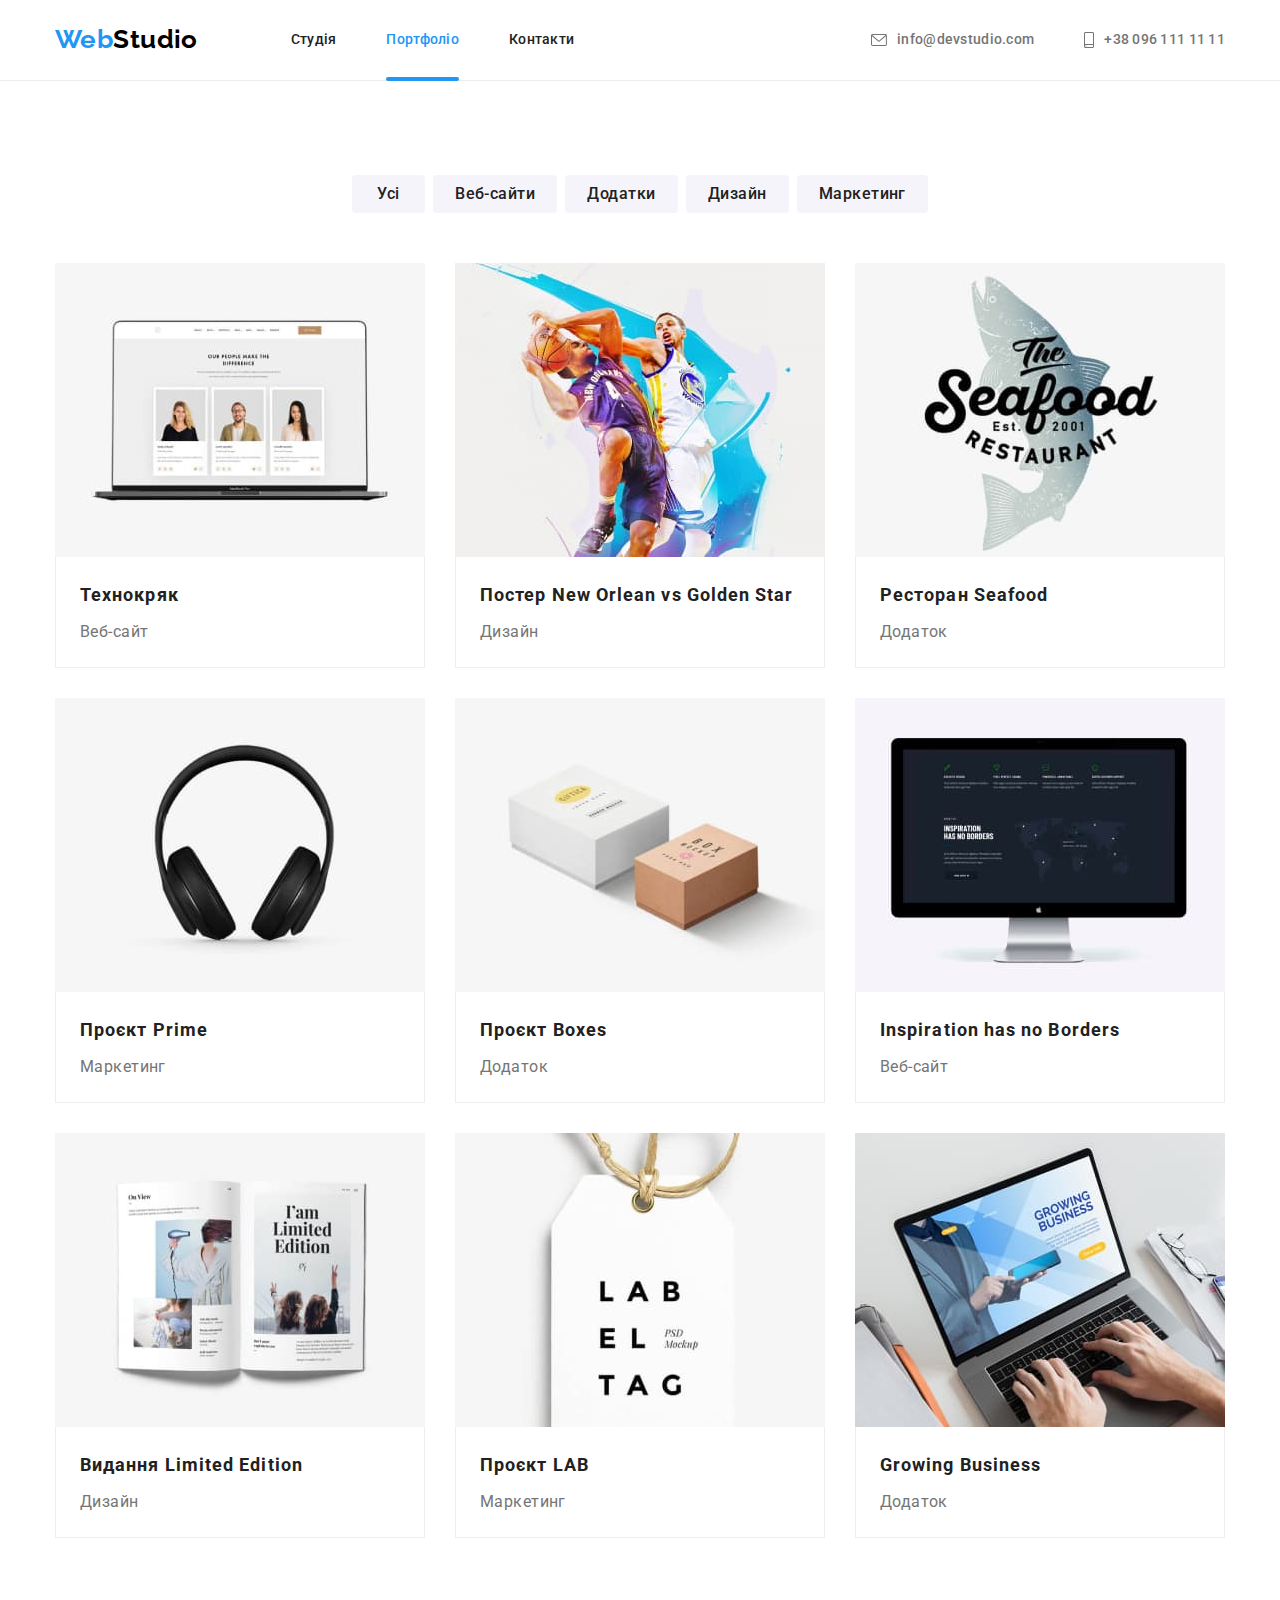
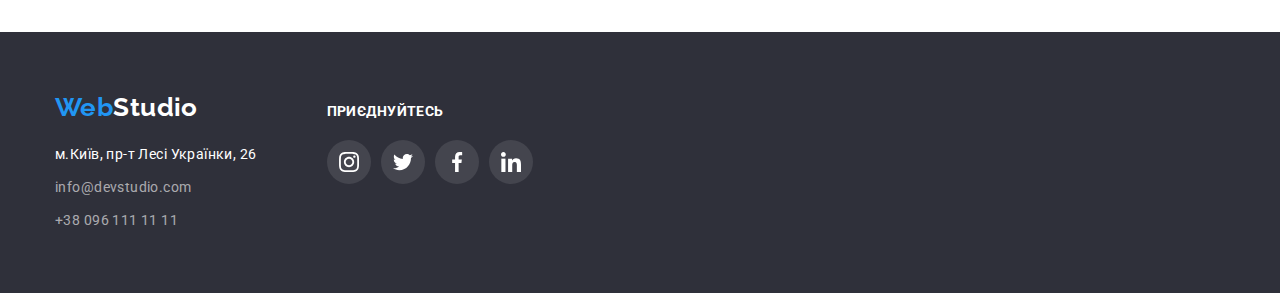
==== portfolio.html @ d45985da "Clon" ====
<!DOCTYPE html>
<html lang="uk">

<head>
  <meta charset="UTF-8">
  <meta http-equiv="X-UA-Compatible" content="IE=edge">
  <meta name="viewport" content="width=device-width, initial-scale=1.0">
  <title>Портфоліо</title>
  <link rel="preconnect" href="https://fonts.googleapis.com">
  <link rel="preconnect" href="https://fonts.gstatic.com" crossorigin>
  <link href="https://fonts.googleapis.com/css2?family=Raleway:wght@700&family=Roboto:wght@400;500;700;900&display=swap"
    rel="stylesheet">
  <link rel="stylesheet" href="https://cdnjs.cloudflare.com/ajax/libs/modern-normalize/1.1.0/modern-normalize.min.css">
  <link rel="stylesheet" href="css/styles.css">
</head>

<body>
  <!--Шапка сайта-->
  <header class="header">
    <div class="container header-container">
      <!-- Навигация на другие страницы -->
      <nav class="header-nav">
        <a class="header-logo link" lang="en" href="./index.html">Web<span class="header-logo-text">Studio</span></a>
        <ul class="header-nav-items list">
          <li class="header-nav-item"><a class="header-nav-link link" href="./index.html">Студія</a>
          </li>
          <li class="header-nav-item"><a class="header-nav-link link current" href="./portfolio.html">Портфоліо</a>
          </li>
          <li class="header-nav-item"><a class="header-nav-link link" href="#">Контакти</a></li>
        </ul>
      </nav>
      <!-- Контакты -->
      <ul class="heder-contact-items list">
        <li class="header-contact-item"><a class="header-contact-link link " href="mailto:info@devstudio.com"
            aria-label="Надіслати Email" title="Надіслати Email">
            <svg class="header-svg-envelope">
              <use href="./images/symbol-defs.svg#icon-envelope"></use>
            </svg>
            info@devstudio.com</a>
        </li>
        <li class="header-contact-item"><a class="header-contact-link link" href="tel:+380961111111"
            aria-label="Подзвонити" title="Подзвонити">
            <svg class="header-svg-smartphone">
              <use href="./images/symbol-defs.svg#icon-smartphone"></use>
            </svg>
            +38 096 111 11 11</a>
        </li>
      </ul>
    </div>
  </header>
  <!-- Уникальный контент страницы -->
  <main>
    <!-- Секция портфолио -->
    <section class="section portfolio">
      <div class="container">
        <h1 class="visually-hidden">Портфоліо</h1>
        <!-- Фильтр на странице портфолио -->
        <ul class="filter-items list">
          <li class="filter-item"><button class="filter-button" type="button">Усі</button></li>
          <li class="filter-item"><button class="filter-button" type="button">Веб-сайти</button></li>
          <li class="filter-item"><button class="filter-button" type="button">Додатки</button></li>
          <li class="filter-item"><button class="filter-button" type="button">Дизайн</button></li>
          <li class="filter-item"><button class="filter-button" type="button">Маркетинг</button></li>
        </ul>
        <!-- Готовые проекты -->
        <ul class="cards-items list">
          <li class="card-item">
            <a class="card-link link" href="#">
              <div class="card-link-overlay">
              <img class="card-image" src="./images/technocrat.jpg" alt="Ноутбук з картками">
              <p class="card-link-text">Ресурс пропонує комплексні пропозиції з різним рівнем
                функціоналу та сервісів. Все це дозволить відвідувачу отримати
                вичерпні відомості про компанію чи приватну особу.</p>
              </div>
              <div class="card-content">
                <h2 class="card-subtitle">Технокряк</h2>
                <p class="card-text">Веб-сайт</p>
              </div>
            </a>
          </li>

          <li class="card-item">
            <a class="card-link link" href="#">
              <div class="card-link-overlay">
              <img class="card-image" src="./images/new_orleans_poster.jpg" alt="Два баскетболісти у стрибку">
              <p class="card-link-text">Ресурс пропонує комплексні пропозиції з різним рівнем
                функціоналу та сервісів. Все це дозволить відвідувачу отримати
                вичерпні відомості про компанію чи приватну особу.</p>
              </div>
              <div class="card-content">
                <h2 class="card-subtitle">Постер New Orlean vs Golden Star</h2>
                <p class="card-text">Дизайн</p>
              </div>
            </a>
          </li>

          <li class="card-item">
            <a class="card-link link" href="#">
              <div class="card-link-overlay">
              <img class="card-image" src="./images/siafood_restaurant.jpg" alt="Логотип ресторану">
              <p class="card-link-text">Ресурс пропонує комплексні пропозиції з різним рівнем
                функціоналу та сервісів. Все це дозволить відвідувачу отримати
                вичерпні відомості про компанію чи приватну особу.</p>
              </div>
              <div class="card-content">
                <h2 class="card-subtitle">Ресторан Seafood</h2>
                <p class="card-text">Додаток</p>
              </div>
            </a>
          </li>

          <li class="card-item">
            <a class="card-link link" href="#">
              <div class="card-link-overlay">
              <img class="card-image" src="./images/project_prime.jpg" alt="Великі навушники">
              <p class="card-link-text">Ресурс пропонує комплексні пропозиції з різним рівнем
                функціоналу та сервісів. Все це дозволить відвідувачу отримати
                вичерпні відомості про компанію чи приватну особу.</p>
              </div>
              <div class="card-content">
                <h2 class="card-subtitle">Проєкт Prime</h2>
                <p class="card-text">Маркетинг</p>
              </div>
            </a>
          </li>

          <li class="card-item">
            <a class="card-link link" href="#">
              <div class="card-link-overlay">
              <img class="card-image" src="./images/boxing_project.jpg" alt="Дві коробки">
              <p class="card-link-text">Ресурс пропонує комплексні пропозиції з різним рівнем
                функціоналу та сервісів. Все це дозволить відвідувачу отримати
                вичерпні відомості про компанію чи приватну особу.</p>
              </div>
              <div class="card-content">
                <h2 class="card-subtitle">Проєкт Boxes</h2>
                <p class="card-text">Додаток</p>
              </div>
            </a>
          </li>

          <li class="card-item">
            <a class="card-link link" href="#">
              <div class="card-link-overlay">
              <img class="card-image" src="./images/inspiration_has.jpg" alt="Дизайн сайту на моніторі комп'ютера">
              <p class="card-link-text">Ресурс пропонує комплексні пропозиції з різним рівнем
                функціоналу та сервісів. Все це дозволить відвідувачу отримати
                вичерпні відомості про компанію чи приватну особу.</p>
              </div>
              <div class="card-content">
                <h2 class="card-subtitle">Inspiration has no Borders</h2>
                <p class="card-text">Веб-сайт</p>
              </div>
            </a>
          </li>

          <li class="card-item">
            <a class="card-link link" href="#">
              <div class="card-link-overlay">
              <img class="card-image" src="./images/limited_edition.jpg" alt="Відкрита книга з ілюстраціями">
              <p class="card-link-text">Ресурс пропонує комплексні пропозиції з різним рівнем
                функціоналу та сервісів. Все це дозволить відвідувачу отримати
                вичерпні відомості про компанію чи приватну особу.</p>
              </div>
              <div class="card-content">
                <h2 class="card-subtitle">Видання Limited Edition</h2>
                <p class="card-text">Дизайн</p>
              </div>
            </a>
          </li>

          <li class="card-item">
            <a class="card-link link" href="#">
              <div class="card-link-overlay">
              <img class="card-image" src="./images/project_lab.jpg" alt="Бірка з логотипом компанії">
              <p class="card-link-text">Ресурс пропонує комплексні пропозиції з різним рівнем
                функціоналу та сервісів. Все це дозволить відвідувачу отримати
                вичерпні відомості про компанію чи приватну особу.</p>
              </div>
              <div class="card-content">
                <h2 class="card-subtitle">Проєкт LAB</h2>
                <p class="card-text">Маркетинг</p>
              </div>
            </a>
          </li>

          <li class="card-item">
            <a class="card-link link" href="#">
              <div class="card-link-overlay">
              <img class="card-image" src="./images/growing_business.jpg" alt="Людина набирає текст на ноутбуці">
              <p class="card-link-text">Ресурс пропонує комплексні пропозиції з різним рівнем
                функціоналу та сервісів. Все це дозволить відвідувачу отримати
                вичерпні відомості про компанію чи приватну особу.</p>
              </div>
              <div class="card-content">
                <h2 class="card-subtitle">Growing Business</h2>
                <p class="card-text">Додаток</p>
              </div>
            </a>
          </li>
        </ul>
      </div>
    </section>
  </main>
  <!-- Подвал сайта-->
  <footer class="footer">
    <div class="container">
      <div class="footer-items-flex">
        <div class="footer-item-flex"><a class="footer-logo link" lang="en" href="./index.html">Web<span
              class="footer-logo-text">Studio</span></a>
          <!-- Адрес компании -->
          <address class="footer-address">
            <ul class="footer-address-items list">
              <li class="address-item">
                <a class="address-link footer-address-contact link" href="https://goo.gl/maps/CPtrU1FHBa2aNyZL9" target="_blank"
                  rel="noopener noreferrer nofollow">
                  м.Київ, пр-т Лесі
                  Українки, 26</a></li>
              <li class="address-item"><a class="address-link link"
                  href="mailto:info@devstudio.com">info@devstudio.com</a>
              </li>
              <li class="address-item"><a class="address-link link" href="tel:+380961111111">+38 096 111
                  11 11</a>
              </li>
            </ul>
          </address>
        </div>
        <div class="footer-item-flex">
          <h2 class="footer-social-subtitle">приєднуйтесь</h2>
          <ul class="footer-social-items list ">
            <li class="footer-social-item">
              <a class="footer-social-link link" href="#" target="_blank" aria-label="Логотип Instagram"
                title="Підписуйтесь у Instagram">
                <svg class="footer-social-svg">
                  <use href="./images/symbol-defs.svg#icon-instagram"></use>
                </svg>
              </a>
            </li>
            <li class="footer-social-item">
              <a class="footer-social-link link" href="#" target="_blank" aria-label="Логотип Twitter"
                title="Підписуйтесь у Twitter">
                <svg class="footer-social-svg">
                  <use href="./images/symbol-defs.svg#icon-twitter"></use>
                </svg>
              </a>
            </li>
            <li class="footer-social-item">
              <a class="footer-social-link link" href="#" target="_blank" aria-label="Логотип Facebook"
                title="Підписуйтесь у Facebook">
                <svg class="footer-social-svg">
                  <use href="./images/symbol-defs.svg#icon-facebook"></use>
                </svg>
              </a>
            </li>
            <li class="footer-social-item">
              <a class="footer-social-link link" href="#" target="_blank" aria-label="Логотип Linkedin"
                title="Підписуйтесь у Linkedin">
                <svg class="footer-social-svg">
                  <use href="./images/symbol-defs.svg#icon-linkedin"></use>
                </svg>
              </a>
            </li>
          </ul>
        </div>
      </div>

    </div>

  </footer>
</body>

</html>
---- css/styles.css ----
/* General styles */
:root {
  --primary-text-color: #212121;
  --secondary-text-color: #757575;
  --primary-white-color: #ffffff;
  --secondary-black-color: #000000;
  --accent-color: #2196F3;
  --button-active-color: #188CE8;
  --footer-bg-color: #2F303A;
  --footer-contact-color: rgba(255, 255, 255, 0.6);
  --secondary-bg-color: #F5F4FA;
  --header-line-color: #ECECEC;
  --bottom-border-card: #EEEEEE;
  --social-team-color: #AFB1B8;
  --hero-overlay-color: #C4C4C4;
  --main-font: 'Roboto', sans-serif;
  --secondary-font: 'Raleway', sans-serif;
  --card-set-gap: 30px;
  --social-item-gap: 10px;
  --color-text-what-we-do: rgba(255, 255, 255, 1);
  --work-subtitle-color: rgba(47, 48, 58, 0.8);
}

body {
  background-color: var(--primary-white-color);
  color: var(--primary-text-color);
  font-family: var(--main-font);

  font-size: 14px;
  letter-spacing: 0.03em;
  line-height: 1.14;
}

/* убираем точки списков */

.list {
  list-style: none;
}

/* убираем подчеркивание ссылок */

.link {
  text-decoration: none;
}

/* делаем активную страницу */

.header-nav-link.link.current {
  color: var(--accent-color);
}

/* скрываем заголовки h1 и h2 на странице*/

.visually-hidden {
  position: absolute;
  white-space: nowrap;
  width: 1px;
  height: 1px;
  overflow: hidden;
  border: 0;
  padding: 0;
  clip: rect(0 0 0 0);
  clip-path: inset(50%);
  margin: -1px;
}

/* глобальный сброс margin, padding */

h1,
h2,
h3,
h4,
h5,
h6,
p,
ul,
a,
img,
button {
  margin: 0;
  padding: 0;
}

img {
  display: block;
  max-width: 100%;
  height: auto;
}

a {
  display: inline-block;
}

/* общий класс .container для центрирования и ограничения контента по ширине */

.container {
  max-width: 1200px;
  padding-left: 15px;
  padding-right: 15px;
  margin-left: auto;
  margin-right: auto;
}

.section {
  padding-top: 94px;
  padding-bottom: 94px;
}

.section.work {
  padding-top: 0;
}

/* ----------------------Header---------------------------- */

.header {
  border-bottom: 1px solid var(--header-line-color);
}

.container.header-container {
  display: flex;
  align-items: center;
}

.header-nav {
  display: flex;
  align-items: center;
}

.header-nav-items {
  display: flex;
  margin-left: 93px;
}

.header-nav-item:not(:last-child) {
  margin-right: 50px;
}

.header-nav-item .header-nav-link  {
  position: relative;
  display: block;
  padding-top: 32px;
  padding-bottom: 32px;
  font-weight: 500;
  letter-spacing: 0.02em;
  color: inherit;
  transition: color 250ms cubic-bezier(0.4, 0, 0.2, 1);
}

.header-nav-item .header-nav-link:hover,
.header-nav-item .header-nav-link:focus {
  color: var(--accent-color);
}

.header-nav-item .header-nav-link.current::after {
  position: absolute;
  display: block;
  content: '';
  bottom: -1px;
  left: 0;
  width: 100%;
  height: 4px;
  border-radius: 2px;
  background-color: var(--accent-color);
}

.heder-contact-items.list {
  display: flex;
  margin-left: auto;
}

.heder-contact-items .header-contact-item+.header-contact-item {
  margin-left: 50px;
}

.header-logo,
.footer-logo {
  font-family: var(--secondary-font);
  font-weight: 700;
  font-size: 26px;
  line-height: 1.2;
  color: var(--accent-color);

}

.header-logo {
  padding-top: 24px;
  padding-bottom: 25px;
}

.header-logo-text {
  color: var(--secondary-black-color);
}

.header-nav-item .header-nav-link {
  font-weight: 500;
  letter-spacing: 0.02em;
  color: inherit;
}

.header-contact-link:hover,
.header-contact-link:focus {
  color: var(--accent-color);
}

.header-contact-link {
  display: inline-flex;
  align-items: center;
  font-weight: 500;
  letter-spacing: 0.02em;
  color: var(--secondary-text-color);
  padding-top: 32px;
  padding-bottom: 32px;
  transition: color 250ms cubic-bezier(0.4, 0, 0.2, 1);
}

.header-svg-envelope {
  margin-right: 10px;
  width: 16px;
  height: 12px;
  fill: currentColor;
}

.header-svg-smartphone {
  margin-right: 10px;
  width: 10px;
  height: 16px;
  fill: currentColor;
}


/* ----------------------------Section hero--------------------------- */

.hero {
  padding-top: 200px;
  padding-bottom: 200px;
  text-align: center;
  background-color: var(--hero-overlay-color);
  color: var(--primary-white-color);

  max-width: 1600px;
  margin-left: auto;
  margin-right: auto;

  background-image: linear-gradient(to right, rgba(47, 48, 58, 0.4), rgba(47, 48, 58, 0.4)), url(../images/hero.jpg);
  background-repeat: no-repeat;
  background-position: center;
  background-size: cover;
}

.hero-title {
  margin-bottom: 30px;
  margin-left: auto;
  margin-right: auto;
  max-width: 696px;
  font-weight: 900;
  font-size: 44px;
  line-height: 1.36;
  letter-spacing: 0.06em;
  text-transform: uppercase;
}

.hero-btn {
  display: inline-block;
  font-family: inherit;
  border-radius: 4px;
  cursor: pointer;
  background-color: var(--accent-color);
  box-shadow: 0px 4px 4px rgba(0, 0, 0, 0.15);
  min-width: 216px;
  padding-left: 32px;
  padding-right: 32px;
  padding-top: 10px;
  padding-bottom: 10px;
  border: transparent;
}

.hero-btn:hover,
.hero-btn:focus {
  background: var(--button-active-color);
  box-shadow: 0px 4px 4px rgba(0, 0, 0, 0.15);
  border-radius: 4px;
  cursor: pointer;
}

.hero-btn.hero-btn-text {
  font-weight: 700;
  font-size: 16px;
  line-height: 1.88;
  letter-spacing: 0.06em;
  color: var(--primary-white-color);
}

/* -----------------------Section scills---------------------------- */

.scills-items {
  display: flex;
  gap: var(--card-set-gap);
}

.scills-item {
  flex-basis: calc((100% - 3 * var(--card-set-gap)) / 4);
}

.scills-subtitle {
  margin-bottom: 10px;
  font-weight: 700;
  text-transform: uppercase;
  font-size: 14px;
}

.scills-text {
  color: var(--secondary-text-color);
  line-height: 1.71;
}

.scills-icons {
  display: flex;
  height: 120px;
  align-items: center;
  justify-content: center;
  margin-bottom: 30px;
  background-color: var(--secondary-bg-color);
}

.scills-svg {
  width: 70px;
  height: 70px;
}

/* --------------------------Section work--------------------------------- */

.work-title,
.team-title,
.clients-title {
  font-weight: 700;
  font-size: 36px;
  line-height: 1.17;
  text-align: center;
  margin-bottom: 50px;
}

.work-items,
.team-items {
  display: flex;
  margin-left: calc(-1 * var(--card-set-gap));
}

.work-item {
  position: relative;
  flex-basis: calc(100% / 3 - var(--card-set-gap));
  margin-left: var(--card-set-gap);
}

.work-item-subtitle{
  position: absolute;
  width: 100%;
  bottom: 0;
  left: 0;
  padding-top: 27px;
  padding-bottom: 27px;
  font-size: 14px;
  text-align: center;
  text-transform: uppercase;
  color: var(--color-text-what-we-do);
  background-color: var(--work-subtitle-color);
}

/* -------------------------Section team------------------------------- */

.team {
  background-color: var(--secondary-bg-color);
}

.team-item {
  flex-basis: calc((100% / 4) - var(--card-set-gap));
  margin-left: var(--card-set-gap);
}

.team-content {
  padding-top: var(--card-set-gap);
  padding-bottom: var(--card-set-gap);
  padding-left: 32px;
  padding-right: 32px;
  text-align: center;
  line-height: 1.19;
}

.team-subtitle {
  font-weight: 500;
  margin-bottom: 10px;
  font-size: 16px;
}

.team-text {
  color: var(--secondary-text-color);
  font-size: 16px;
  margin-bottom: 16px;
}

.team-item {
  background-color: var(--primary-white-color);
  box-shadow: 0px 1px 3px rgba(0, 0, 0, 0.12), 0px 1px 1px rgba(0, 0, 0, 0.14), 0px 2px 1px rgba(0, 0, 0, 0.2);
  border-radius: 0px 0px 4px 4px;
}

.team-social-items {
  display: flex;
  gap: var(--social-item-gap);
}

.team-social-item {
  flex-basis: calc((100% - 3 * var(--social-item-gap)) / 4);
}

.team-social-link {
  width: 44px;
  height: 44px;
  display: flex;
  align-items: center;
  justify-content: center;
  border-radius: 50%;
  color: var(--social-team-color);
}

.team-social-link:hover,
.team-social-link:focus {
  color: var(--primary-white-color);
  background-color: var(--accent-color);
}

.team-social-svg {
  width: 20px;
  height: 20px;
  fill: currentColor;
}


/* -----------------------------Sections clients-------------------------- */

.clients-items {
  display: flex;
  gap: var(--card-set-gap);
}

.clients-item {
  flex-basis: calc((100% - 5 * var(--card-set-gap)) / 6);
}

.clients-item-link {
  display: flex;
  height: 92px;
  align-items: center;
  justify-content: center;
  color: var(--social-team-color);
  border: 1px solid var(--social-team-color);
  border-radius: 4px;
  padding: 16px 32px;
}

.clients-item-link:hover,
.clients-item-link:focus {
  color: var(--accent-color);
  border-color: var(--accent-color);

}

.clients-item-svg {
  fill: currentColor;
}

.svg-company_1 {
  width: 106px;
  height: 60px;
}

.svg-company_2 {
  width: 106px;
  height: 60px;
}

.svg-company_3 {
  width: 106px;
  height: 60px;
}

.svg-company_4 {
  width: 106px;
  height: 60px;
}

.svg-company_5 {
  width: 106px;
  height: 60px;
}

.svg-company_6 {
  width: 106px;
  height: 60px;
}

/* ------------------------------Footer---------------------------------- */

.footer {
  padding-top: 60px;
  padding-bottom: 60px;
  background-color: var(--footer-bg-color);
  color: var(--primary-white-color)
}

.footer-logo {
  margin-bottom: 20px;
}

.footer-logo-text {
  color: var(--primary-white-color);
}

.address-link {
  font-style: normal;
  line-height: 1.71;
  color: var(--footer-contact-color);
}

.address-item:not(:last-child) {
  margin-bottom: 9px;
}

.footer-address-contact {
  color: var(--primary-white-color);
}

.footer-address-items .address-link:hover,
.footer-address-items .address-link:focus {
  color: var(--accent-color);
}

.footer-items-flex {
  display: flex;
  align-items: baseline;
}

.footer-item-flex:not(:last-child) {
  margin-right: 70px;
}

.footer-social-items {
  display: flex;
  gap: 10px;
}

.footer-social-item {
  flex-basis: calc((100% - 3 * var(--social-item-gap)) / 4);
}

.footer-social-link {
  width: 44px;
  height: 44px;
  display: flex;
  align-items: center;
  justify-content: center;
  border-radius: 50%;
  background-color: rgba(255, 255, 255, 0.1);
  color: var(--primary-white-color);
}

.footer-social-link:hover,
.footer-social-link:focus {
  color: var(--primary-white-color);
  background-color: var(--accent-color);
}

.footer-social-svg {
  width: 20px;
  height: 20px;
  fill: currentColor;
}

.footer-social-subtitle {
  font-size: inherit;
  font-weight: 700;
  text-transform: uppercase;
  color: var(--primary-white-color);
  margin-bottom: 20px;
}

/* ------------------------Section portfolio------------------------- */

.filter-items {
  display: flex;
  margin-bottom: 50px;
  justify-content: center;
}

.filter-item:not(:last-child) {
  margin-right: 8px;
}

.filter-button {
  display: inline-block;
  min-width: 73px;
  border: transparent;
  padding-top: 6px;
  padding-bottom: 6px;
  padding-left: 22px;
  padding-right: 22px;
  font-weight: 500;
  font-size: 16px;
  line-height: 1.62;
  text-align: center;
  letter-spacing: 0.03em;
  border-radius: 4px;
  background-color: var(--secondary-bg-color);
  color: var(--primary-text-color);
}

.filter-button:hover,
.filter-button:focus {
  font-weight: 500;
  font-size: 16px;
  line-height: 1.62;
  text-align: center;
  letter-spacing: 0.03em;
  box-shadow: 0px 3px 1px rgba(0, 0, 0, 0.1), 0px 1px 2px rgba(0, 0, 0, 0.08), 0px 2px 2px rgba(0, 0, 0, 0.12);
  border-radius: 4px;
  cursor: pointer;
  background-color: var(--accent-color);
  color: var(--primary-white-color);
}

/* ---------------------------cards-------------------------- */
.card-content {
  padding: 20px 24px;
  border-right: 1px solid var(--bottom-border-card);
  border-bottom: 1px solid var(--bottom-border-card);
  border-left: 1px solid var(--bottom-border-card);
}

.cards-items {
  display: flex;
  flex-wrap: wrap;
  gap: var(--card-set-gap);
}

.card-item {
  flex-basis: calc((100% - 2 * var(--card-set-gap)) / 3);
}

.card-subtitle {
  margin-bottom: 4px;
  font-weight: 700;
  font-size: 18px;
  line-height: 2;
  letter-spacing: 0.06em;
  color: var(--primary-text-color);
}

.card-text {
  font-size: 16px;
  line-height: 1.88;
  color: var(--secondary-text-color);
}

.card-link:hover,
.card-link:focus {
  box-shadow: 0px 1px 1px rgba(0, 0, 0, 0.12), 0px 4px 4px rgba(0, 0, 0, 0.06), 1px 4px 6px rgba(0, 0, 0, 0.16);
}

.card-link-overlay{
  position: relative;
  overflow: hidden;
}

.card-link-text{
  position: absolute;
  width: 100%;

  top: 0;
  left: 0;
  padding: 63px 24px;
  
  font-size: 18px;
  line-height: 1.56;
  background-color: rgba(33, 150, 243, 0.9);
  color: var(--primary-white-color);
  
  transform: translateY(100%);
  transition: transform 250ms cubic-bezier(0.4, 0, 0.2, 1);
}

.card-link:hover .card-link-text,
.card-link:focus .card-link-text {
  transform: translateY(0);
}

/*----------------------------------Modal----------------------------------*/

.backdrop{
  position: fixed;

  width: 100%;
  height: 100%;

  display: flex;
  justify-content: center;
  align-items: center;

  background-color: rgba(0, 0, 0, 0.2);
  top: 0;
  left: 0;
  transition: opacity 250ms cubic-bezier(0.4, 0, 0.2, 1),
  visibility 250ms cubic-bezier(0.4, 0, 0.2, 1);
}

.backdrop.is-hidden {
  opacity: 0;
  visibility: hidden;
  pointer-events: none;
}

.modal{
  position: relative;
  width: 528px;
  height: 581px;
  background-color: var(--primary-white-color);
  transform: scale(1);
  box-shadow: 0px 1px 3px rgba(0, 0, 0, 0.12), 0px 1px 1px rgba(0, 0, 0, 0.14), 0px 2px 1px rgba(0, 0, 0, 0.2);
  border-radius: 4px;
  transition: transform 250ms cubic-bezier(0.4, 0, 0.2, 1);
}

.backdrop.is-hidden .modal {
  transform: scale(2);
}

.svg-modal-close {
  width: 18px;
  height: 18px;
  fill: currentColor;
  cursor: pointer;
}

.svg-modal-close:hover{
  fill: var(--accent-color);
}

.modal-close-btn {
  position: absolute;
  display: flex;
  align-items: center;
  justify-content: center;
  right: 8px;
  top: 8px;
  border-radius: 50%;
  width: 30px;
  height: 30px;
  background: var(--primary-white-color);
  border: 1px solid rgba(0, 0, 0, 0.1);
  color: var(--secondary-black-color);
}
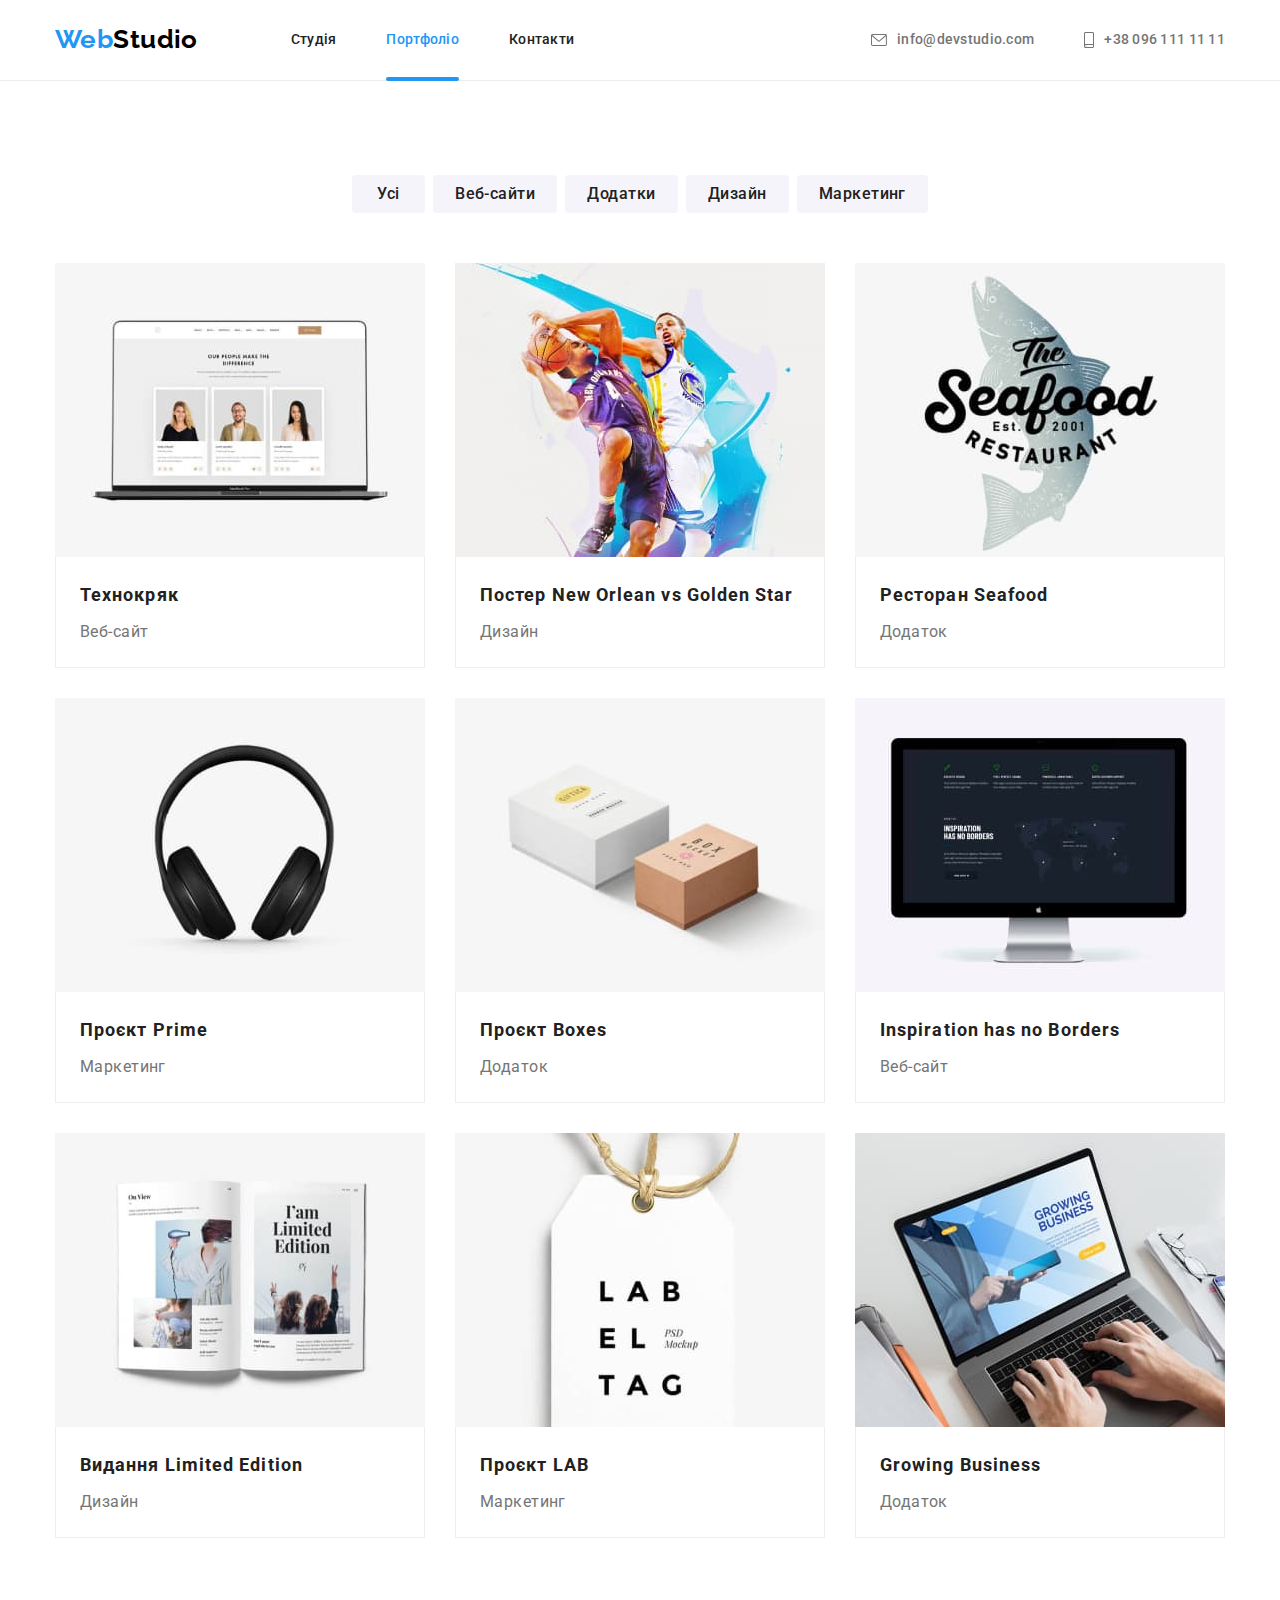
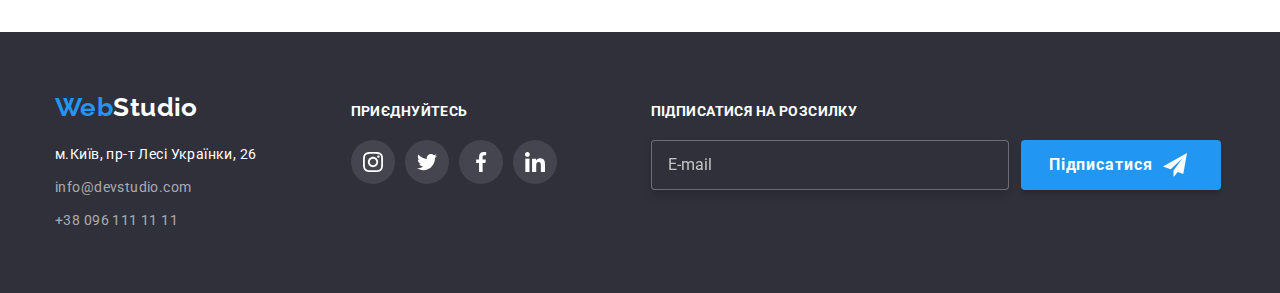
==== commit 8df81d18: "form" ====
--- a/portfolio.html
+++ b/portfolio.html
@@ -34,14 +34,14 @@
         <li class="header-contact-item"><a class="header-contact-link link " href="mailto:info@devstudio.com"
             aria-label="Надіслати Email" title="Надіслати Email">
             <svg class="header-svg-envelope">
-              <use href="./images/symbol-defs.svg#icon-envelope"></use>
+              <use href="./images/icons.svg#icon-envelope"></use>
             </svg>
             info@devstudio.com</a>
         </li>
         <li class="header-contact-item"><a class="header-contact-link link" href="tel:+380961111111"
             aria-label="Подзвонити" title="Подзвонити">
             <svg class="header-svg-smartphone">
-              <use href="./images/symbol-defs.svg#icon-smartphone"></use>
+              <use href="./images/icons.svg#icon-smartphone"></use>
             </svg>
             +38 096 111 11 11</a>
         </li>
@@ -232,7 +232,7 @@
               <a class="footer-social-link link" href="#" target="_blank" aria-label="Логотип Instagram"
                 title="Підписуйтесь у Instagram">
                 <svg class="footer-social-svg">
-                  <use href="./images/symbol-defs.svg#icon-instagram"></use>
+                  <use href="./images/icons.svg#icon-instagram"></use>
                 </svg>
               </a>
             </li>
@@ -240,7 +240,7 @@
               <a class="footer-social-link link" href="#" target="_blank" aria-label="Логотип Twitter"
                 title="Підписуйтесь у Twitter">
                 <svg class="footer-social-svg">
-                  <use href="./images/symbol-defs.svg#icon-twitter"></use>
+                  <use href="./images/icons.svg#icon-twitter"></use>
                 </svg>
               </a>
             </li>
@@ -248,7 +248,7 @@
               <a class="footer-social-link link" href="#" target="_blank" aria-label="Логотип Facebook"
                 title="Підписуйтесь у Facebook">
                 <svg class="footer-social-svg">
-                  <use href="./images/symbol-defs.svg#icon-facebook"></use>
+                  <use href="./images/icons.svg#icon-facebook"></use>
                 </svg>
               </a>
             </li>
@@ -256,17 +256,40 @@
               <a class="footer-social-link link" href="#" target="_blank" aria-label="Логотип Linkedin"
                 title="Підписуйтесь у Linkedin">
                 <svg class="footer-social-svg">
-                  <use href="./images/symbol-defs.svg#icon-linkedin"></use>
+                  <use href="./images/icons.svg#icon-linkedin"></use>
                 </svg>
               </a>
             </li>
           </ul>
         </div>
+        <form class="footer-form-subscribe">
+          <div class="footer-subscribe-flex">
+            <label for="mail" class="footer-subscribe-text"> ПІДПИСАТИСЯ НА РОЗСИЛКУ</label>
+            <input class="footer-subscribe-input" type="email" id="mail" name="subscribe-email" placeholder="E-mail" required />
+          </div>
+          <button class="footer-button-subscribe" type="submit">Підписатися
+            <svg class="svg-button-subscribe">
+              <use href="./images/icons.svg#icon-send"></use>
+            </svg>
+          </button>
+          </div>
+        </form>
       </div>
-
     </div>
-
   </footer>
+  <script>
+    (() => {
+      document
+        .qverySelector('.js-speaker-form')
+        .addEventListener('submit', e => {
+          e.prevetDefault();
+
+          new FormData(e.currentTarget).forEach((value, name) =>
+            console.log('${name}: ${value}'),
+          );
+        });
+    })();
+  </script>
 </body>
 
 </html>--- a/css/styles.css
+++ b/css/styles.css
@@ -91,6 +91,20 @@
   display: inline-block;
 }
 
+button,
+input,
+optgroup,
+select,
+textarea {
+  font-family: inherit;
+  font-size: 100%;
+  line-height: 1.15;
+  margin: 0;
+}
+
+button{
+  border: none;
+}
 /* общий класс .container для центрирования и ограничения контента по ширине */
 
 .container {
@@ -143,7 +157,11 @@
   font-weight: 500;
   letter-spacing: 0.02em;
   color: inherit;
-  transition: color 250ms cubic-bezier(0.4, 0, 0.2, 1);
+
+  transition-property: color;
+  transition-duration: 250ms;
+  transition-timing-function: cubic-bezier(0.4, 0, 0.2, 1);
+  /* transition: color 250ms cubic-bezier(0.4, 0, 0.2, 1); */
 }
 
 .header-nav-item .header-nav-link:hover,
@@ -413,6 +431,10 @@
 }
 
 .team-social-link {
+  transition-property: background-color, color;
+  transition-duration: 250ms;
+  transition-timing-function: cubic-bezier(0.4, 0, 0.2, 1);
+
   width: 44px;
   height: 44px;
   display: flex;
@@ -420,6 +442,7 @@
   justify-content: center;
   border-radius: 50%;
   color: var(--social-team-color);
+
 }
 
 .team-social-link:hover,
@@ -447,6 +470,10 @@
 }
 
 .clients-item-link {
+  transition-property: color;
+  transition-duration: 250ms;
+  transition-timing-function: cubic-bezier(0.4, 0, 0.2, 1);
+
   display: flex;
   height: 92px;
   align-items: center;
@@ -537,10 +564,7 @@
 .footer-items-flex {
   display: flex;
   align-items: baseline;
-}
-
-.footer-item-flex:not(:last-child) {
-  margin-right: 70px;
+  gap: 94px;
 }
 
 .footer-social-items {
@@ -553,6 +577,10 @@
 }
 
 .footer-social-link {
+  transition-property: background-color;
+  transition-duration: 250ms;
+  transition-timing-function: cubic-bezier(0.4, 0, 0.2, 1);
+
   width: 44px;
   height: 44px;
   display: flex;
@@ -596,6 +624,10 @@
 }
 
 .filter-button {
+  transition-property: background-color;
+  transition-duration: 250ms;
+  transition-timing-function: cubic-bezier(0.4, 0, 0.2, 1);
+
   display: inline-block;
   min-width: 73px;
   border: transparent;
@@ -756,4 +788,70 @@
   background: var(--primary-white-color);
   border: 1px solid rgba(0, 0, 0, 0.1);
   color: var(--secondary-black-color);
+}
+
+                        /* footer subscribe*/
+.footer-form-subscribe{
+  display: flex;
+  align-items: flex-end;
+}
+
+.footer-subscribe-text{
+  
+  font-size: inherit;
+  font-weight: 700;
+}
+
+::placeholder {
+  color:#c4c4c4;
+  font-family: inherit;
+  font-size: 16px;
+  
+  line-height: 1.15;
+  margin: 0;
+}
+
+.footer-subscribe-flex{
+  display: flex;
+  flex-direction: column;
+  margin-right: 12px;
+}
+
+.footer-subscribe-input{
+  margin-top: 20px;
+  padding: 16px 16px;
+  width: 358px;
+  border: 1px solid rgba(255, 255, 255, 0.3);
+  filter: drop-shadow(0px 4px 4px rgba(0, 0, 0, 0.15));
+  border-radius: 4px;
+  color: rgba(255, 255, 255, 0.60);
+  background-color: var(--footer-bg-color);
+  transition: border-color 250ms cubic-bezier(0.4, 0, 0.2, 1);
+}
+
+.footer-button-subscribe{
+padding: 10px 28px;
+width: 200px;
+height: 50px;
+cursor: pointer;
+box-shadow: 0px 4px 4px rgba(0, 0, 0, 0.15);
+border-radius: 4px;
+font-weight: 700;
+font-size: 16px;
+line-height: 1.88;
+display: flex;
+align-items: center;
+text-align: center;
+letter-spacing: 0.06em;
+color: var(--primary-white-color);
+background-color: var(--accent-color);
+transition: background-color 250ms cubic-bezier(0.4, 0, 0.2, 1);
+}
+
+
+.svg-button-subscribe{
+  width: 24px;
+  height: 24px;
+  fill: currentColor;
+  margin-left: 10px;
 }